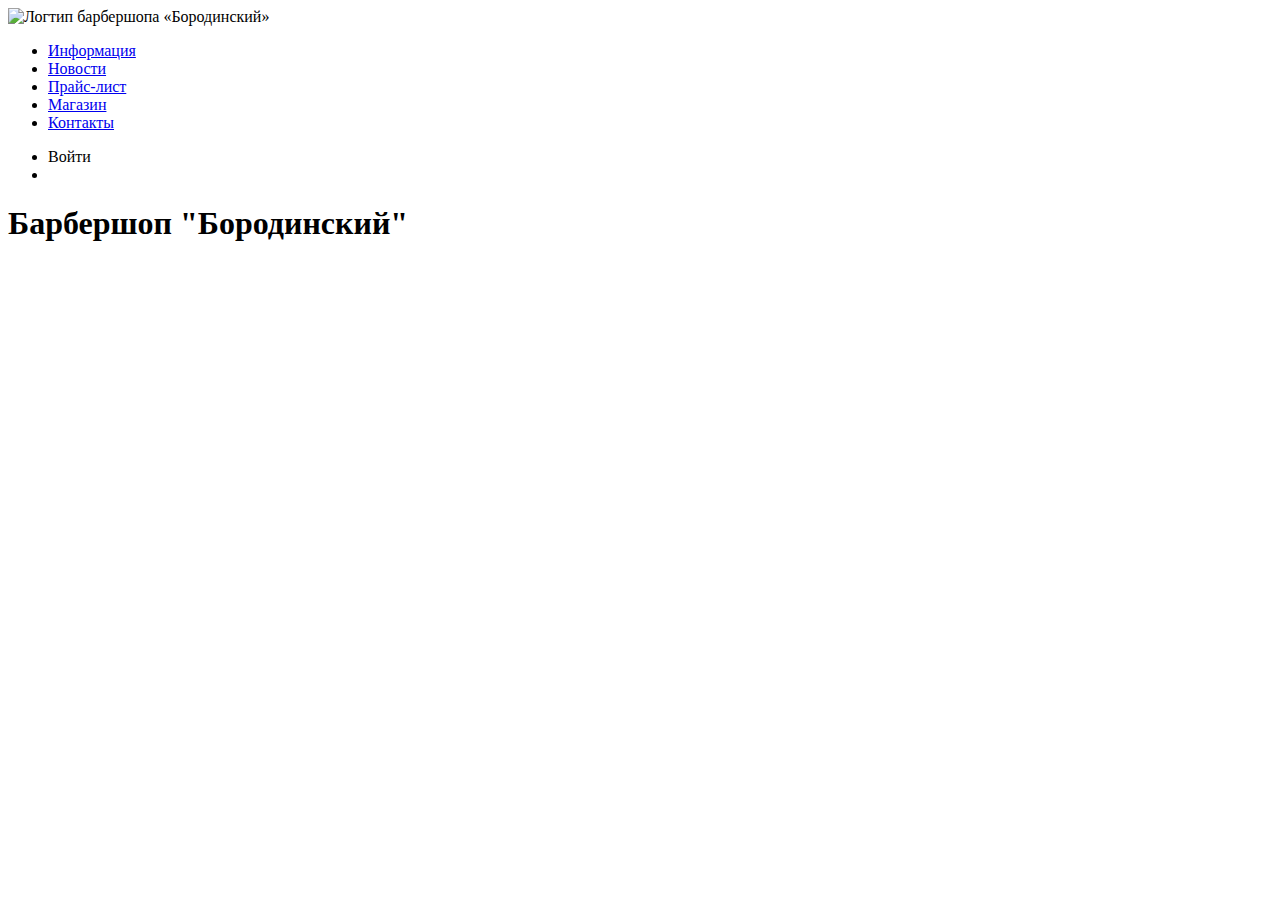
==== index.html @ b57419cd "Добавил шапку и начало главн. конт." ====
<!DOCTYPE html>
<html lang="ru">
  <head>
    <meta charset="utf-8">
    <title>HTML Academy: Барбершоп</title>
  </head>
  <body>
    <header class="main-header">
<nav class="main-navig">
  <a class="main-header-logo"><img src="img/index-logo.svg" width="368" height="153"
    alt="Логтип барбершопа «Бородинский»">
  </a>
<ul class="site-navig">
  <li><a href="info.html">Информация</a></li>
  <li><a href="news.html">Новости</a></li>
  <li><a href="price.html">Прайс-лист</a></li>
  <li><a href="shop.html">Магазин</a></li>
  <li><a href="contacts.html">Контакты</a></li>
</ul>
<ul class="user-navig">
  <li class="login.html">Войти<li>
</ul>
</nav>
    </header>
    <main class="container">
      <h1 class="visual-hidden">Барбершоп "Бородинский"<h1>
    </main>
  </body>
</html>
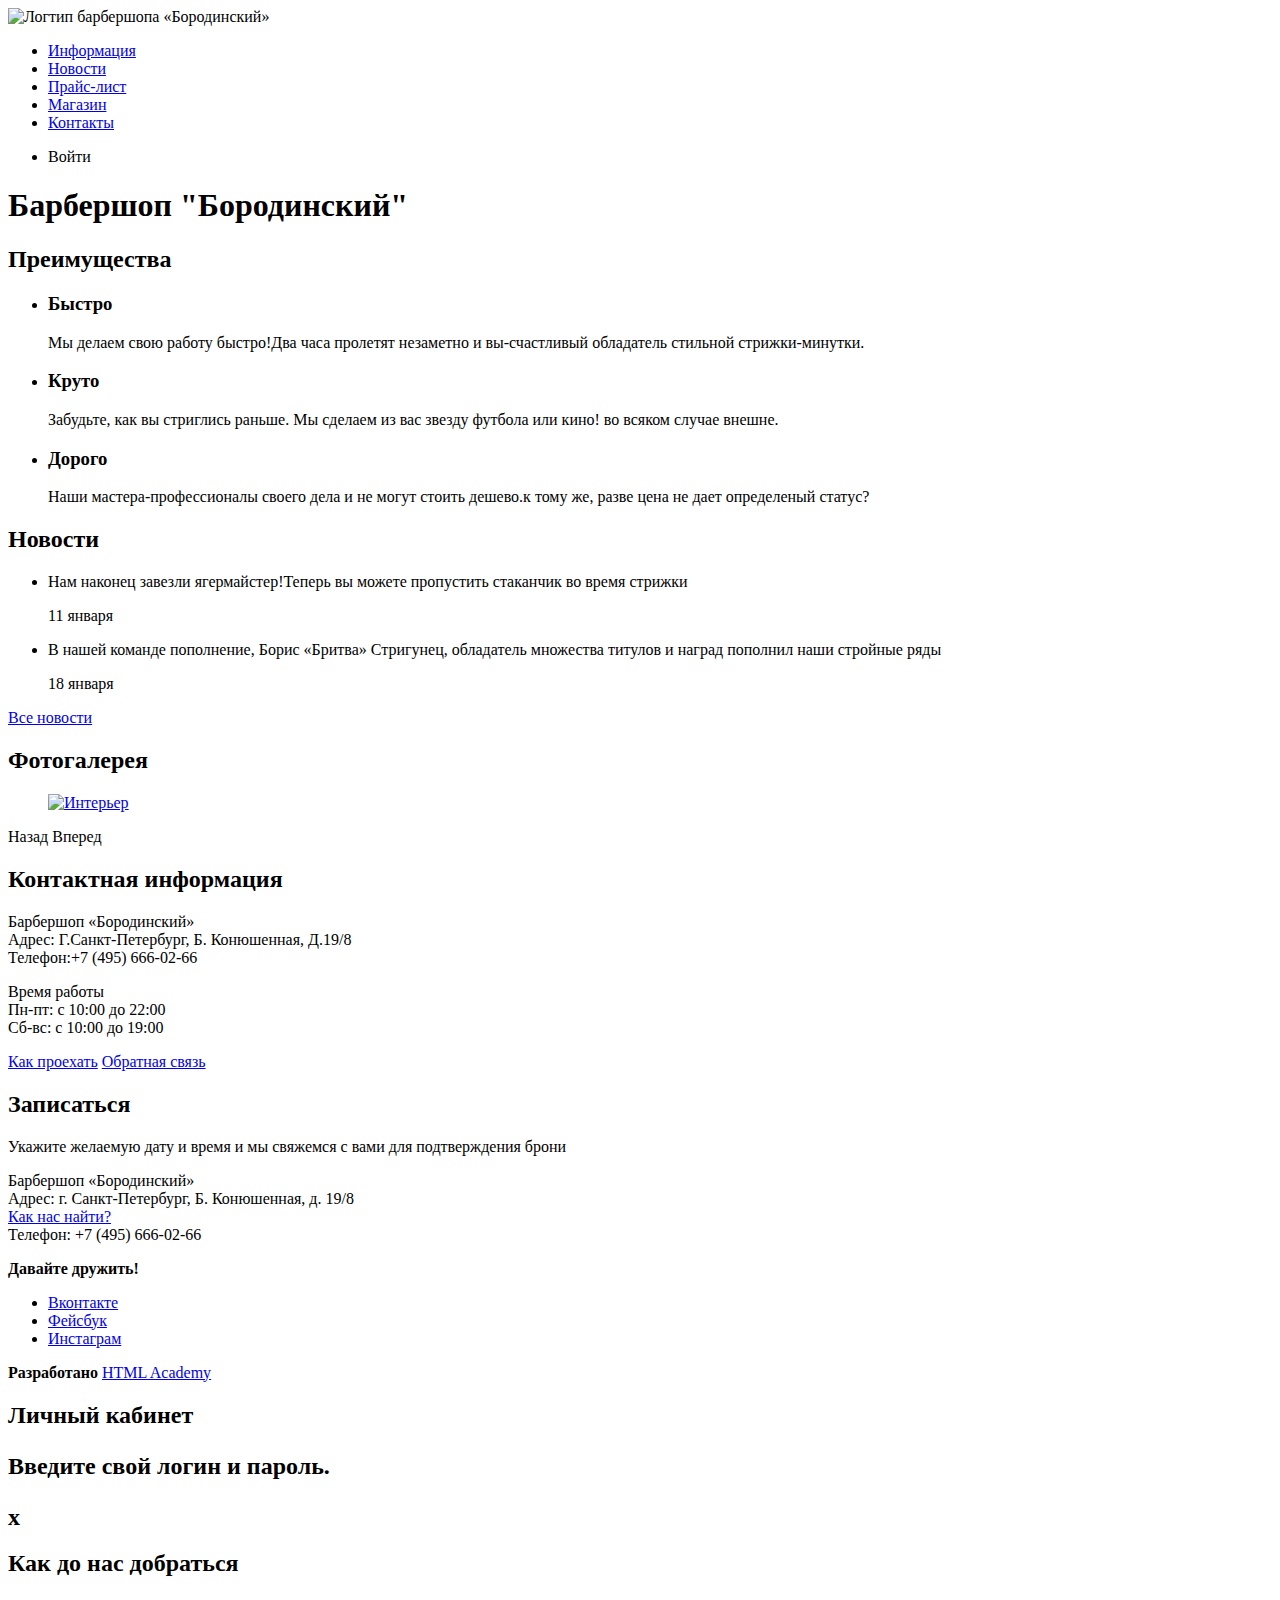
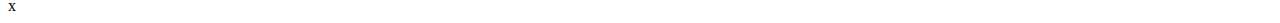
==== commit 6121c7bf: "Доделал главную страницу" ====
--- a/index.html
+++ b/index.html
@@ -18,12 +18,113 @@
   <li><a href="contacts.html">Контакты</a></li>
 </ul>
 <ul class="user-navig">
-  <li class="login.html">Войти<li>
+  <li class="login.html">Войти</li>
 </ul>
 </nav>
     </header>
     <main class="container">
-      <h1 class="visual-hidden">Барбершоп "Бородинский"<h1>
+      <h1 class="visual-hidden">Барбершоп "Бородинский"</h1>
+<section class="advantages">
+  <h2 class="visal-hidden">Преимущества</h2>
+  <ul class="advantages-list">
+    <li class="advantages-item">
+      <h3>Быстро</h3>
+      <p>Мы делаем свою работу быстро!Два часа пролетят
+        незаметно и вы-счастливый обладатель стильной
+        стрижки-минутки.</p>
+    </li>
+    <li class="advantages-item">
+      <h3>Круто</h3>
+      <p>Забудьте, как вы стриглись раньше.
+      Мы сделаем из вас звезду футбола или кино!
+    во всяком случае внешне.</p>
+    </li>
+    <li class="advantages-item">
+      <h3>Дорого</h3>
+      <p>Наши мастера-профессионалы своего дела
+      и не могут стоить дешево.к тому же, разве цена
+    не дает определеный статус?</p>
+    </li>
+  </ul>
+</section>
+<section class="news">
+  <h2>Новости</h2>
+  <ul class="news-list">
+  <li class="news-item"><p>Нам наконец завезли ягермайстер!Теперь вы можете
+  пропустить стаканчик во время стрижки</p>
+  <time datetime="2018-01-18">11 января</time>
+</li>
+  <li class="news-item"><p>В нашей команде пополнение, Борис «Бритва»
+    Стригунец, обладатель множества титулов и наград пополнил наши стройные
+    ряды</p>
+  <time datetime="2018-01-18">18 января</time>
+</li>
+</ul>
+<a class="button" href="news.html">Все новости</a>
+</section>
+<section class="photo-gallery">
+<h2>Фотогалерея</h2>
+<figure class="gallery-content">
+     <a href="#"><img src="img/studio.jpg"
+       width="286" height="164" alt="Интерьер"></a>
+       </figure>
+       <span class="button gallery-button gallery-button-back">Назад</span>
+       <span class="button gallery-button gallery-button-forward">Вперед</span>
+</section>
+<section class="contacts">
+  <h2>Контактная информация</h2>
+  <p>
+    Барбершоп «Бородинский»<br>
+    Адрес: Г.Санкт-Петербург, Б. Конюшенная, Д.19/8<br>
+    Телефон:+7 (495) 666-02-66<br>
+      </p>
+      <p>
+        Время работы<br>
+        Пн-пт: с 10:00 до 22:00<br>
+        Сб-вс: с 10:00 до 19:00<br>
+      </p>
+      <a class="button" href="map.html">Как проехать</a>
+      <a class="button" href="contacts.html">Обратная связь</a>
+</section>
+<section class="appointment">
+  <h2>Записаться</h2>
+  <p class="appointment-info">
+    Укажите желаемую дату и время и мы свяжемся с вами для подтверждения
+    брони
+  </p>
+  <!-- здесь будет форма для записи на прием-->
+</section>
     </main>
+    <footer class="main-footer">
+      <p class="footer-cotacts">
+        Барбершоп «Бородинский»<br>
+        Адрес: г. Санкт-Петербург, Б. Конюшенная, д. 19/8<br>
+        <a href="map.html">Как нас найти?</a><br>
+        Телефон: +7 (495) 666-02-66
+      </p>
+      <div class="social-footer">
+        <b>Давайте дружить!</b>
+        <ul class="social-list">
+          <li><a class="social-button" href="#">Вконтакте</a></li>
+            <li><a class="social-button" href="#">Фейсбук</a></li>
+            <li><a class="social-button" href="#">Инстаграм</a></li>
+          </ul>
+        </div>
+        <p class="footer-copyright">
+          <b>Разработано</b>
+          <a class="button" href="https://htmlacademy.ru">HTML Academy</a>
+        </p>
+    </footer>
+    <section class="modal modal-login">
+      <h2>Личный кабинет<h2>
+        <p>Введите свой логин и пароль.</p>
+      <!-- Здесь будет форма -->
+      <span class="modal-close">x</span>
+    </section>
+
+    <section class="modal modal-map">
+      <h2 class="visually-hidden">Как до нас добраться</h2>
+      <span class="modal-close">x</span>
+    </section>
   </body>
 </html>
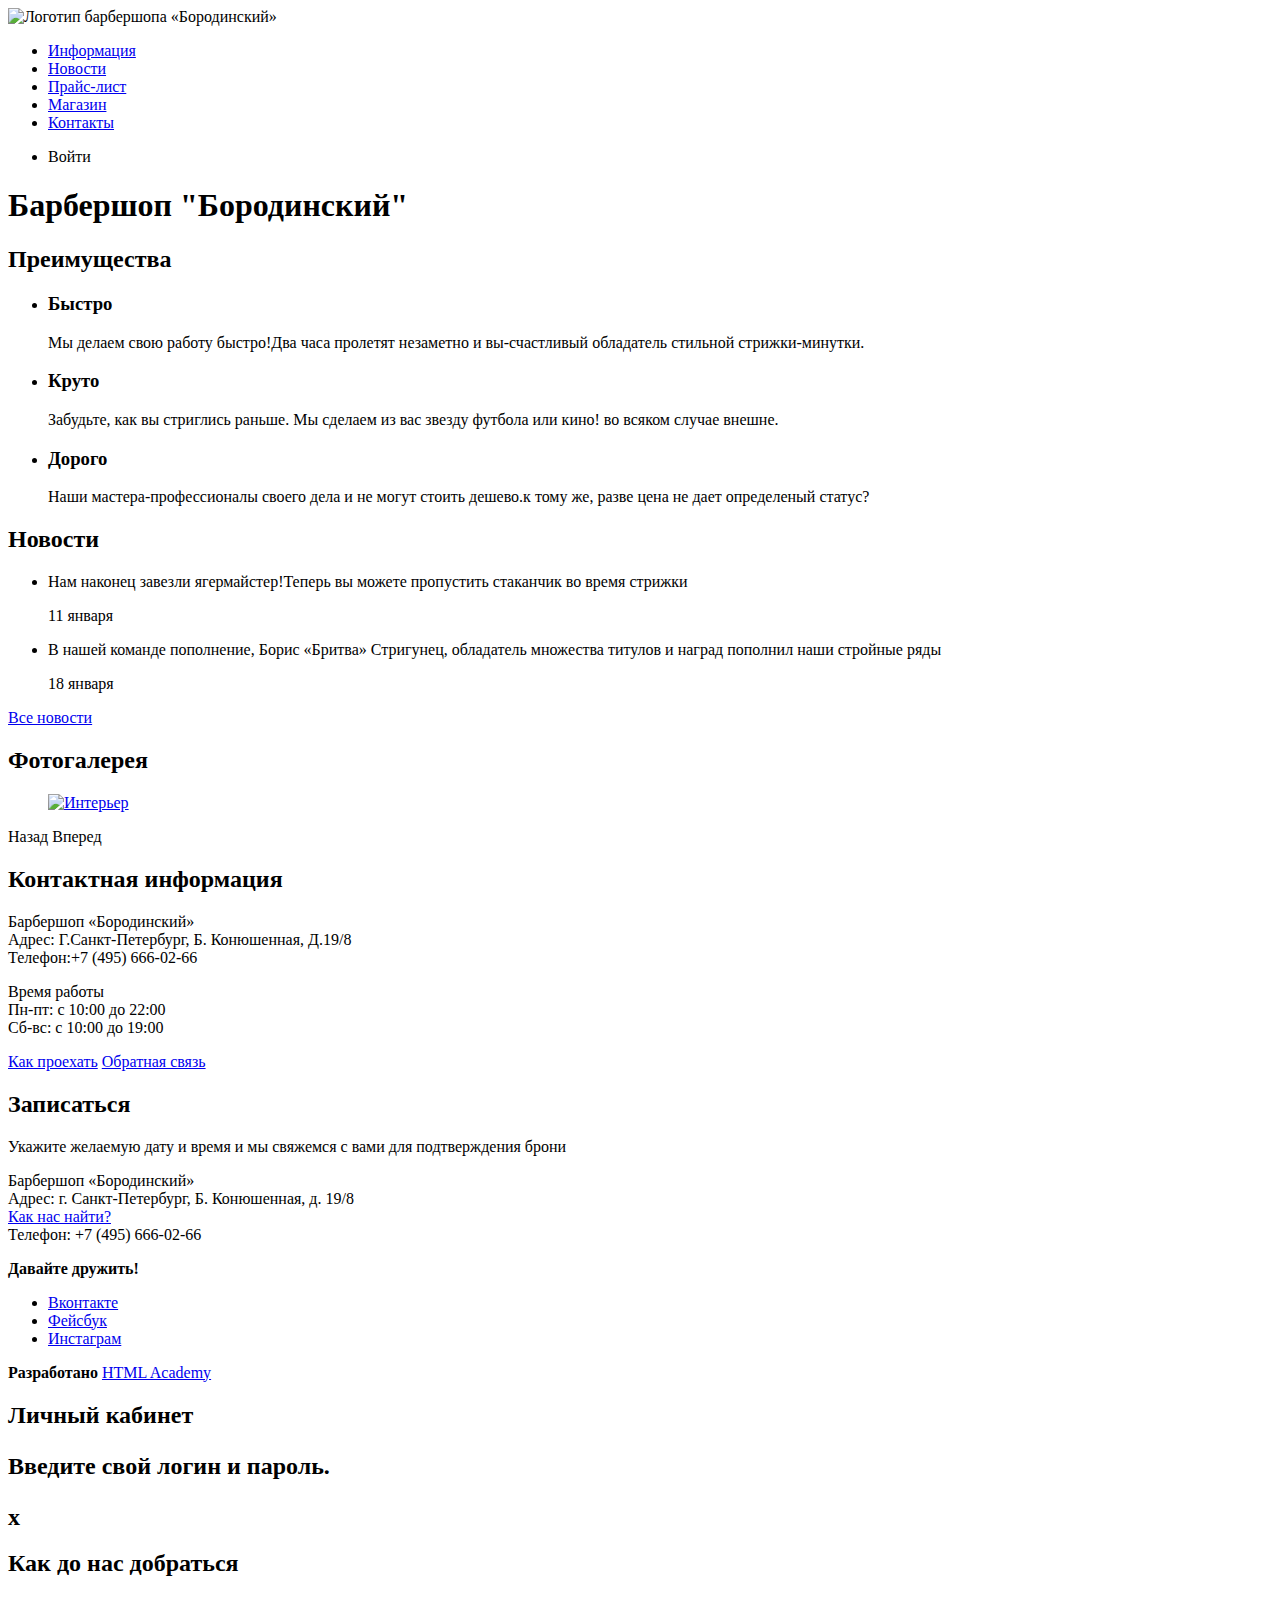
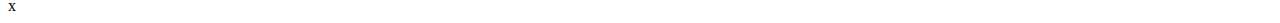
==== commit a3a6c853: "Работа с названием. Изменил ковычки" ====
--- a/index.html
+++ b/index.html
@@ -8,13 +8,13 @@
     <header class="main-header">
 <nav class="main-navig">
   <a class="main-header-logo"><img src="img/index-logo.svg" width="368" height="153"
-    alt="Логтип барбершопа «Бородинский»">
+    alt="Логотип барбершопа «Бородинский»">
   </a>
 <ul class="site-navig">
   <li><a href="info.html">Информация</a></li>
   <li><a href="news.html">Новости</a></li>
   <li><a href="price.html">Прайс-лист</a></li>
-  <li><a href="shop.html">Магазин</a></li>
+  <li><a href="catalog.html">Магазин</a></li>
   <li><a href="contacts.html">Контакты</a></li>
 </ul>
 <ul class="user-navig">
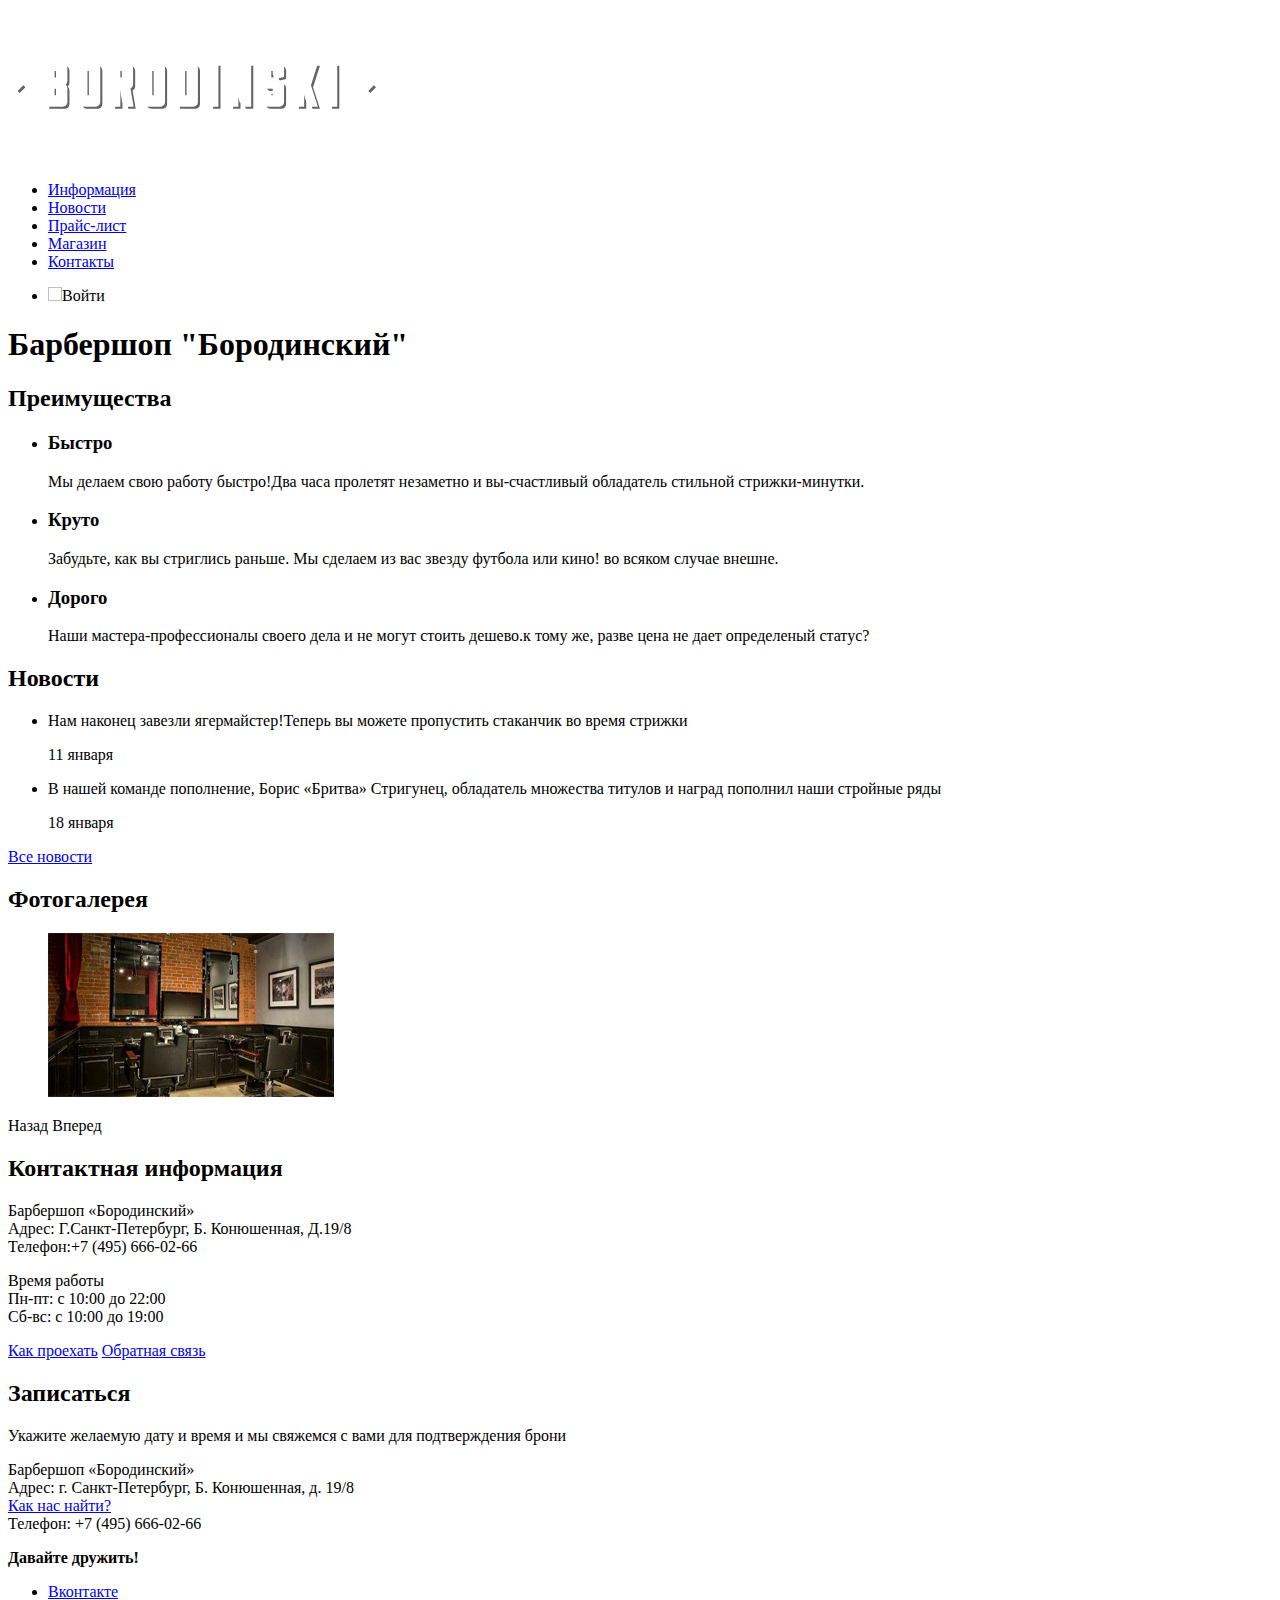
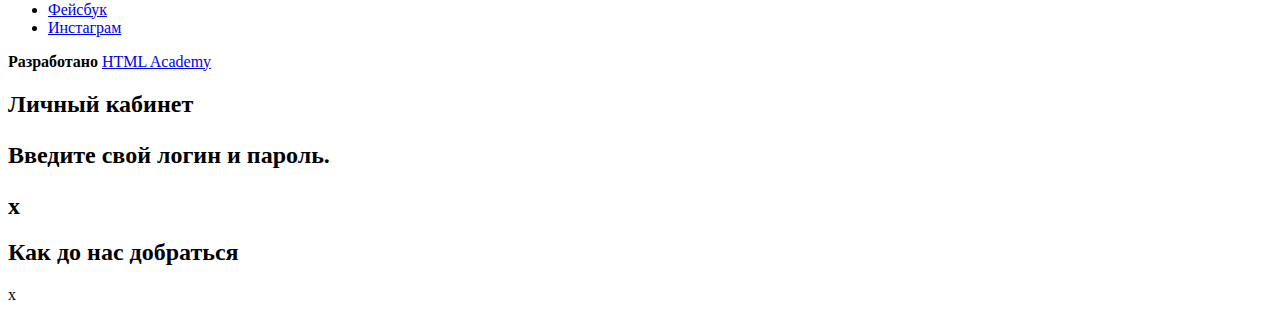
==== commit 83e185e8: "Нарезка графики" ====
--- a/index.html
+++ b/index.html
@@ -6,110 +6,134 @@
   </head>
   <body>
     <header class="main-header">
-<nav class="main-navig">
-  <a class="main-header-logo"><img src="img/index-logo.svg" width="368" height="153"
-    alt="Логотип барбершопа «Бородинский»">
-  </a>
-<ul class="site-navig">
-  <li><a href="info.html">Информация</a></li>
-  <li><a href="news.html">Новости</a></li>
-  <li><a href="price.html">Прайс-лист</a></li>
-  <li><a href="catalog.html">Магазин</a></li>
-  <li><a href="contacts.html">Контакты</a></li>
-</ul>
-<ul class="user-navig">
-  <li class="login.html">Войти</li>
-</ul>
-</nav>
+      <nav class="main-navig">
+        <a class="main-header-logo">
+          <img src="img/index-logo.svg" width="368" height="153" alt="Логотип барбершопа «Бородинский»">
+        </a>
+        <ul class="site-navig">
+          <li><a href="info.html">Информация</a></li>
+          <li><a href="news.html">Новости</a></li>
+          <li><a href="price.html">Прайс-лист</a></li>
+          <li><a href="catalog.html">Магазин</a></li>
+          <li><a href="contacts.html">Контакты</a></li>
+        </ul>
+        <ul class="user-navig">
+          <li class="login.html">
+            <img href="img/login.svg" width="14" height="14">Войти
+          </li>
+        </ul>
+      </nav>
     </header>
     <main class="container">
       <h1 class="visual-hidden">Барбершоп "Бородинский"</h1>
-<section class="advantages">
-  <h2 class="visal-hidden">Преимущества</h2>
-  <ul class="advantages-list">
-    <li class="advantages-item">
-      <h3>Быстро</h3>
-      <p>Мы делаем свою работу быстро!Два часа пролетят
-        незаметно и вы-счастливый обладатель стильной
-        стрижки-минутки.</p>
-    </li>
-    <li class="advantages-item">
-      <h3>Круто</h3>
-      <p>Забудьте, как вы стриглись раньше.
-      Мы сделаем из вас звезду футбола или кино!
-    во всяком случае внешне.</p>
-    </li>
-    <li class="advantages-item">
-      <h3>Дорого</h3>
-      <p>Наши мастера-профессионалы своего дела
-      и не могут стоить дешево.к тому же, разве цена
-    не дает определеный статус?</p>
-    </li>
-  </ul>
-</section>
-<section class="news">
-  <h2>Новости</h2>
-  <ul class="news-list">
-  <li class="news-item"><p>Нам наконец завезли ягермайстер!Теперь вы можете
-  пропустить стаканчик во время стрижки</p>
-  <time datetime="2018-01-18">11 января</time>
-</li>
-  <li class="news-item"><p>В нашей команде пополнение, Борис «Бритва»
-    Стригунец, обладатель множества титулов и наград пополнил наши стройные
-    ряды</p>
-  <time datetime="2018-01-18">18 января</time>
-</li>
-</ul>
-<a class="button" href="news.html">Все новости</a>
-</section>
-<section class="photo-gallery">
-<h2>Фотогалерея</h2>
-<figure class="gallery-content">
-     <a href="#"><img src="img/studio.jpg"
-       width="286" height="164" alt="Интерьер"></a>
-       </figure>
-       <span class="button gallery-button gallery-button-back">Назад</span>
-       <span class="button gallery-button gallery-button-forward">Вперед</span>
-</section>
-<section class="contacts">
-  <h2>Контактная информация</h2>
-  <p>
-    Барбершоп «Бородинский»<br>
-    Адрес: Г.Санкт-Петербург, Б. Конюшенная, Д.19/8<br>
-    Телефон:+7 (495) 666-02-66<br>
-      </p>
-      <p>
-        Время работы<br>
-        Пн-пт: с 10:00 до 22:00<br>
-        Сб-вс: с 10:00 до 19:00<br>
-      </p>
-      <a class="button" href="map.html">Как проехать</a>
-      <a class="button" href="contacts.html">Обратная связь</a>
-</section>
-<section class="appointment">
-  <h2>Записаться</h2>
-  <p class="appointment-info">
-    Укажите желаемую дату и время и мы свяжемся с вами для подтверждения
-    брони
-  </p>
-  <!-- здесь будет форма для записи на прием-->
-</section>
+      <section class="advantages">
+        <h2 class="visal-hidden">Преимущества</h2>
+        <ul class="advantages-list">
+          <li class="advantages-item">
+            <h3>Быстро</h3>
+            <p>
+              Мы делаем свою работу быстро!Два часа пролетят
+              незаметно и вы-счастливый обладатель стильной
+              стрижки-минутки.
+            </p>
+          </li>
+          <li class="advantages-item">
+            <h3>Круто</h3>
+            <p>
+              Забудьте, как вы стриглись раньше.
+              Мы сделаем из вас звезду футбола или кино!
+              во всяком случае внешне.
+            </p>
+          </li>
+          <li class="advantages-item">
+            <h3>Дорого</h3>
+            <p>
+              Наши мастера-профессионалы своего дела
+              и не могут стоить дешево.к тому же, разве цена
+              не дает определеный статус?
+            </p>
+          </li>
+        </ul>
+      </section>
+      <section class="news">
+        <h2>Новости</h2>
+        <ul class="news-list">
+          <li class="news-item">
+            <p>
+              Нам наконец завезли ягермайстер!Теперь вы можете
+              пропустить стаканчик во время стрижки
+            </p>
+            <time datetime="2018-01-18">11 января</time>
+          </li>
+          <li class="news-item">
+            <p>
+              В нашей команде пополнение, Борис «Бритва»
+              Стригунец, обладатель множества титулов и наград пополнил наши стройные
+              ряды
+            </p>
+            <time datetime="2018-01-18">18 января</time>
+          </li>
+        </ul>
+        <a class="button" href="news.html">Все новости</a>
+      </section>
+      <section class="photo-gallery">
+        <h2>Фотогалерея</h2>
+        <figure class="gallery-content">
+          <a href="#">
+            <img src="img/studio.jpg" width="286" height="164" alt="Интерьер">
+          </a>
+        </figure>
+        <span class="button gallery-button gallery-button-back">Назад</span>
+        <span class="button gallery-button gallery-button-forward">Вперед</span>
+      </section>
+      <section class="contacts">
+        <h2>Контактная информация</h2>
+        <p>
+          Барбершоп «Бородинский»
+          <br>
+          Адрес: Г.Санкт-Петербург, Б. Конюшенная, Д.19/8
+          <br>
+          Телефон:+7 (495) 666-02-66
+          <br>
+        </p>
+        <p>
+          Время работы
+          <br>
+          Пн-пт: с 10:00 до 22:00
+          <br>
+          Сб-вс: с 10:00 до 19:00
+          <br>
+        </p>
+        <a class="button" href="map.html">Как проехать</a>
+        <a class="button" href="contacts.html">Обратная связь</a>
+      </section>
+      <section class="appointment">
+        <h2>Записаться</h2>
+        <p class="appointment-info">
+          Укажите желаемую дату и время и мы свяжемся с вами для подтверждения
+          брони
+        </p>
+        <!-- здесь будет форма для записи на прием-->
+      </section>
     </main>
     <footer class="main-footer">
       <p class="footer-cotacts">
-        Барбершоп «Бородинский»<br>
-        Адрес: г. Санкт-Петербург, Б. Конюшенная, д. 19/8<br>
-        <a href="map.html">Как нас найти?</a><br>
+        Барбершоп «Бородинский»
+        <br>
+        Адрес: г. Санкт-Петербург, Б. Конюшенная, д. 19/8
+        <br>
+        <a href="map.html">Как нас найти?</a>
+        <br>
         Телефон: +7 (495) 666-02-66
       </p>
       <div class="social-footer">
         <b>Давайте дружить!</b>
         <ul class="social-list">
           <li><a class="social-button" href="#">Вконтакте</a></li>
-            <li><a class="social-button" href="#">Фейсбук</a></li>
-            <li><a class="social-button" href="#">Инстаграм</a></li>
-          </ul>
-        </div>
+          <li><a class="social-button" href="#">Фейсбук</a></li>
+          <li><a class="social-button" href="#">Инстаграм</a></li>
+        </ul>
+      </div>
         <p class="footer-copyright">
           <b>Разработано</b>
           <a class="button" href="https://htmlacademy.ru">HTML Academy</a>
@@ -117,14 +141,14 @@
     </footer>
     <section class="modal modal-login">
       <h2>Личный кабинет<h2>
-        <p>Введите свой логин и пароль.</p>
+      <p>Введите свой логин и пароль.</p>
       <!-- Здесь будет форма -->
       <span class="modal-close">x</span>
     </section>
-
     <section class="modal modal-map">
       <h2 class="visually-hidden">Как до нас добраться</h2>
       <span class="modal-close">x</span>
     </section>
+
   </body>
 </html>
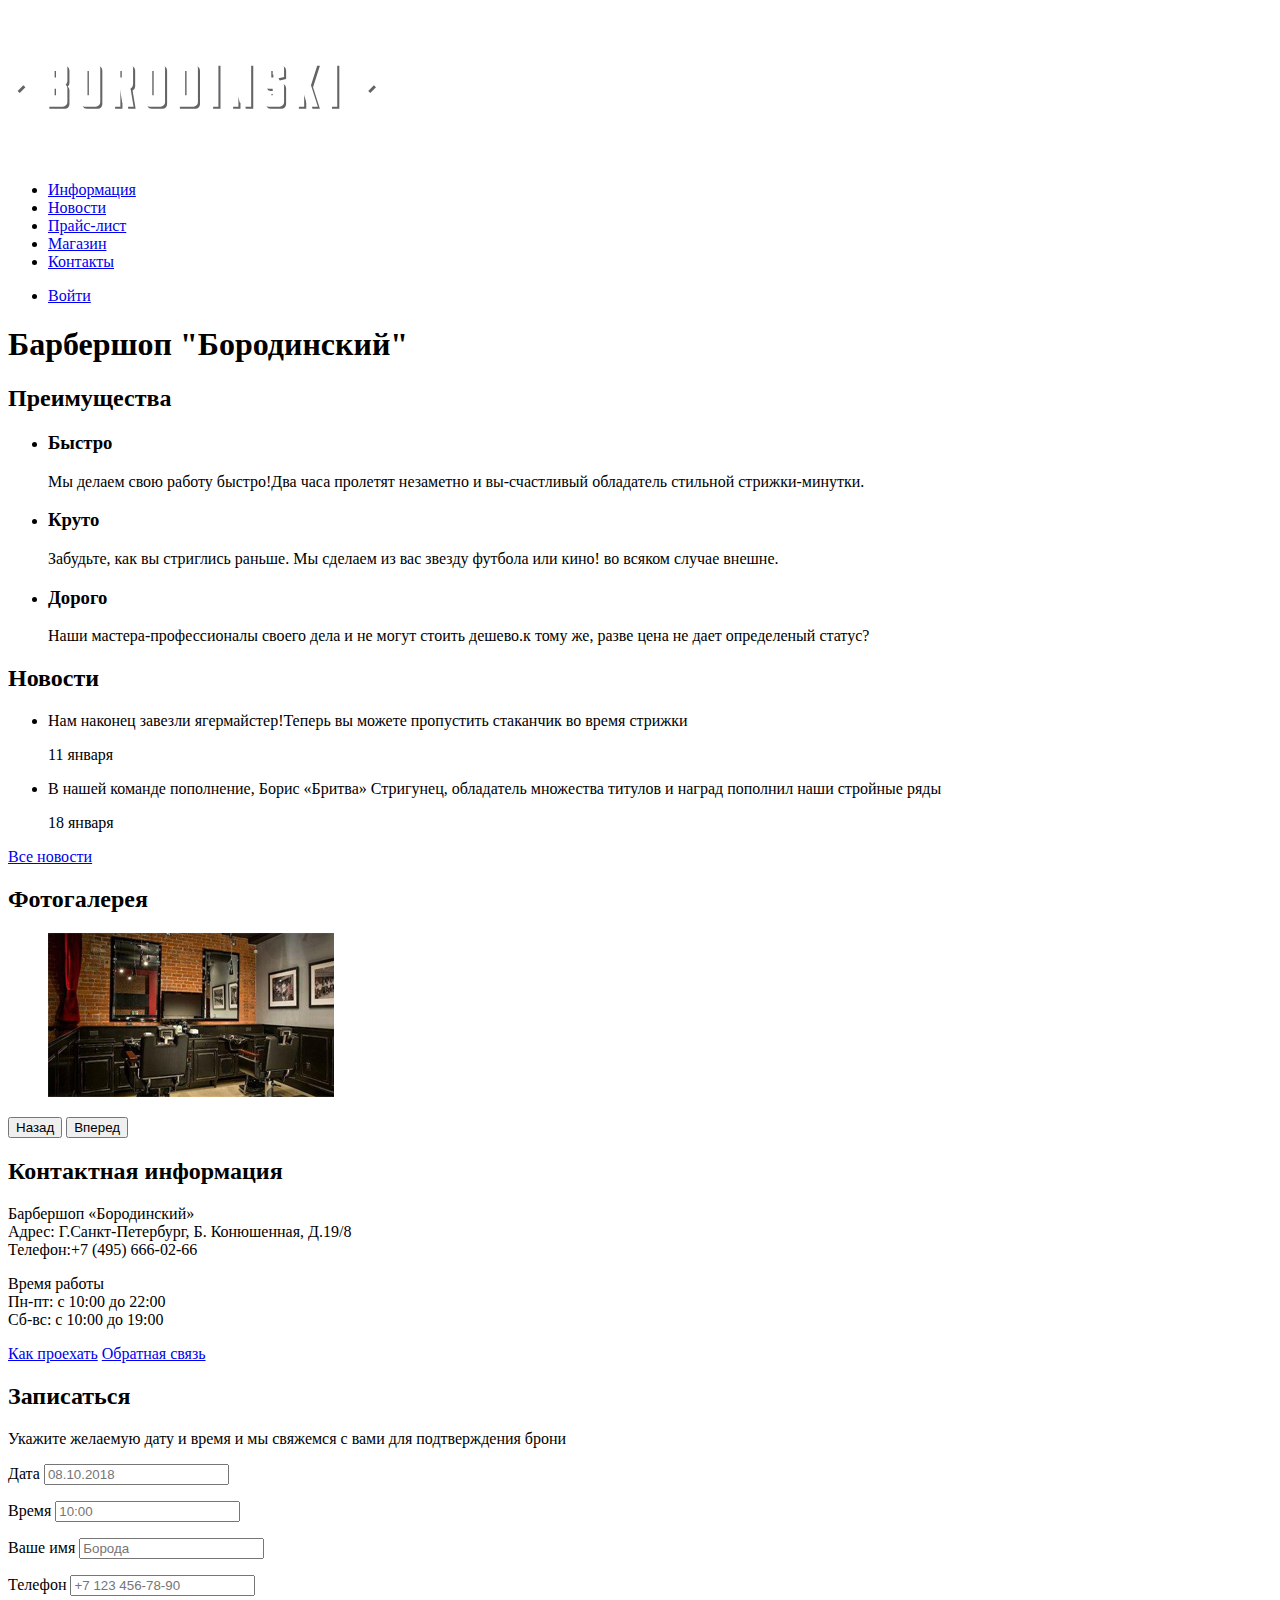
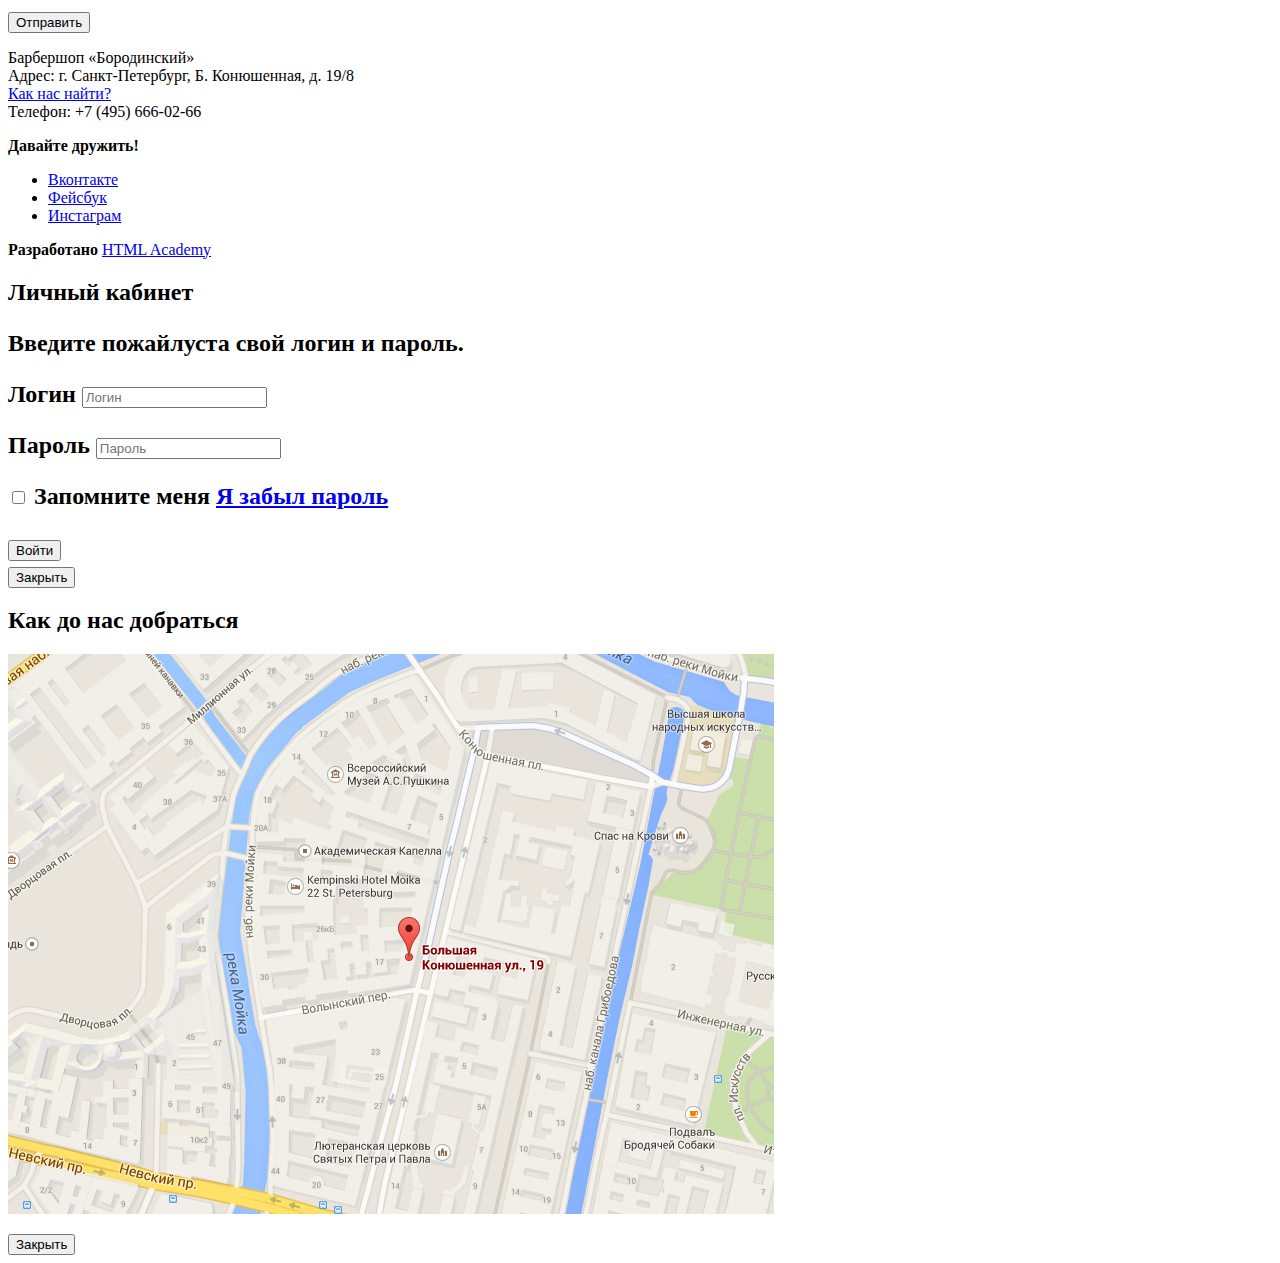
==== commit 6020e725: "Доступная разметка страницы" ====
--- a/index.html
+++ b/index.html
@@ -18,8 +18,8 @@
           <li><a href="contacts.html">Контакты</a></li>
         </ul>
         <ul class="user-navig">
-          <li class="login.html">
-            <img href="img/login.svg" width="14" height="14">Войти
+          <li>
+            <a class="login-link" href="login.html">Войти</a>
           </li>
         </ul>
       </nav>
@@ -83,8 +83,8 @@
             <img src="img/studio.jpg" width="286" height="164" alt="Интерьер">
           </a>
         </figure>
-        <span class="button gallery-button gallery-button-back">Назад</span>
-        <span class="button gallery-button gallery-button-forward">Вперед</span>
+        <button class="button gallery-button gallery-button-back" type="button">Назад</button>
+        <button class="button gallery-button gallery-button-forward" type="button">Вперед</button>
       </section>
       <section class="contacts">
         <h2>Контактная информация</h2>
@@ -113,7 +113,21 @@
           Укажите желаемую дату и время и мы свяжемся с вами для подтверждения
           брони
         </p>
-        <!-- здесь будет форма для записи на прием-->
+        <form class="appointment-form" action="<https://echo.htmlacademy.ru" method="post">
+          <p class="appointment-item"><label for="appointment-date"> Дата </label>
+            <input type="text" name="date" placeholder="08.10.2018" id="appointment-date">
+          </p>
+          <p class="appointment-item"><label for="appointment-time"> Время </label>
+            <input type="text" name="time" placeholder="10:00" id="appointment-time">
+          </p>
+          <p class="appointment-item"><label for="appointment-name"> Ваше имя </label>
+            <input type="text" name="name" placeholder="Борода" id="appointment-name">
+          </p>
+          <p class="appointment-item"><label for="appointment-tel"> Телефон </label>
+            <input type="tel" name="tel" placeholder="+7 123 456-78-90" id="appointment-tel">
+          </p>
+          <button type="submit" class="button">Отправить</button>
+        </form>
       </section>
     </main>
     <footer class="main-footer">
@@ -141,14 +155,32 @@
     </footer>
     <section class="modal modal-login">
       <h2>Личный кабинет<h2>
-      <p>Введите свой логин и пароль.</p>
-      <!-- Здесь будет форма -->
-      <span class="modal-close">x</span>
+      <p>Введите пожайлуста свой логин и пароль.</p>
+      <form class="login-form" action="https://htmlacademy.ru" method="post">
+        <p>
+          <label for="user-login" class="visually-hidden">Логин</label>
+          <input type="text" class="login-icon-user" name="login" placeholder="Логин" id="user-login">
+        </p>
+        <p>
+          <label for="user-password" class="visually-hidden">Пароль</label>
+          <input type="password" class="login-icon-password" name="password" placeholder="Пароль" id="user-password">
+        </p>
+        <p class="login-password-info">
+          <input type="checkbox" name="remember" id="password-restore">
+          <label class="password-restore" for="password-restore">Запомните меня</label>
+          <a class="restore" href="#">Я забыл пароль</a>
+        </p>
+        <button type="submit" class="button">Войти</button>
+      </form>
+      <button class="modal-close" type="button">Закрыть</button>
     </section>
     <section class="modal modal-map">
       <h2 class="visually-hidden">Как до нас добраться</h2>
-      <span class="modal-close">x</span>
+      <p>
+        <img src="img/map.jpg" alt="Барбершоп находится по адресу ул. Большая Конюшенная 19/8, Санкт-Петербург"
+          width="766" height="560">
+      </p>
+      <button class="modal-close">Закрыть</button>
     </section>
-
   </body>
 </html>
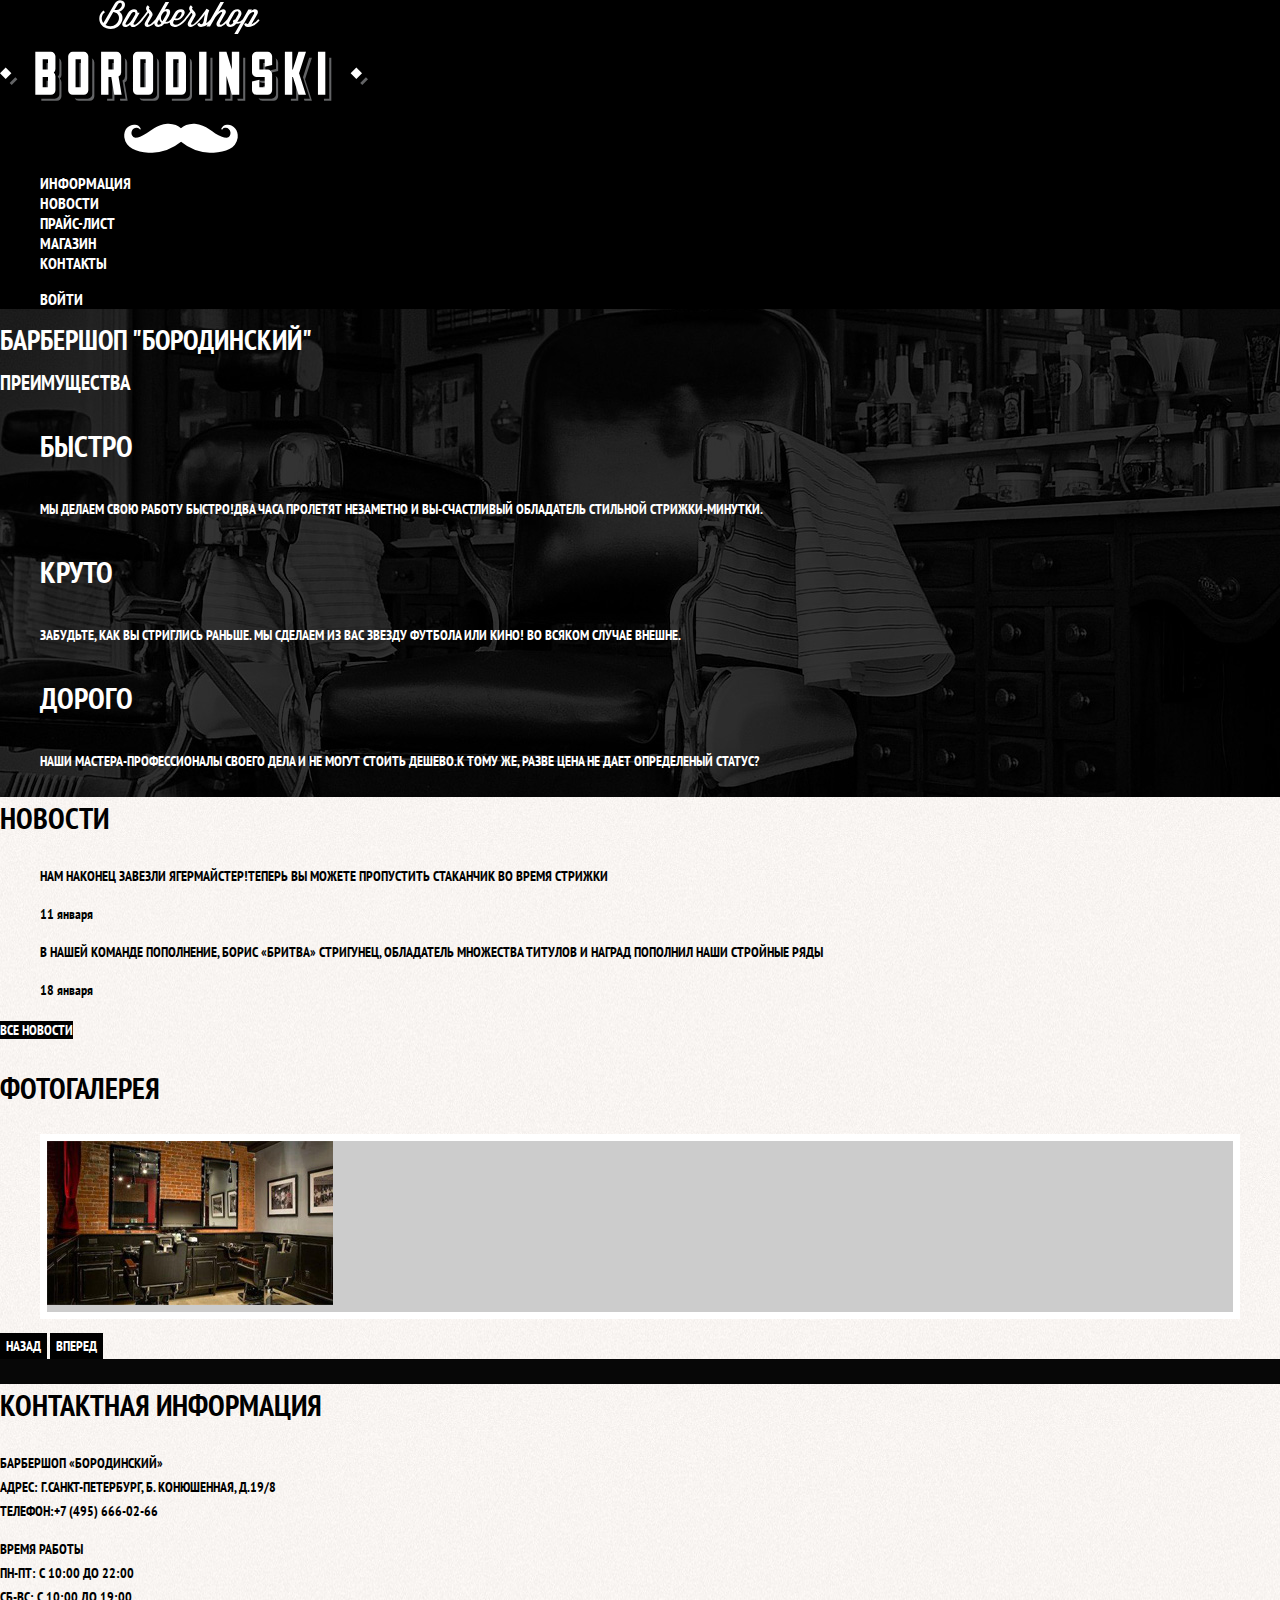
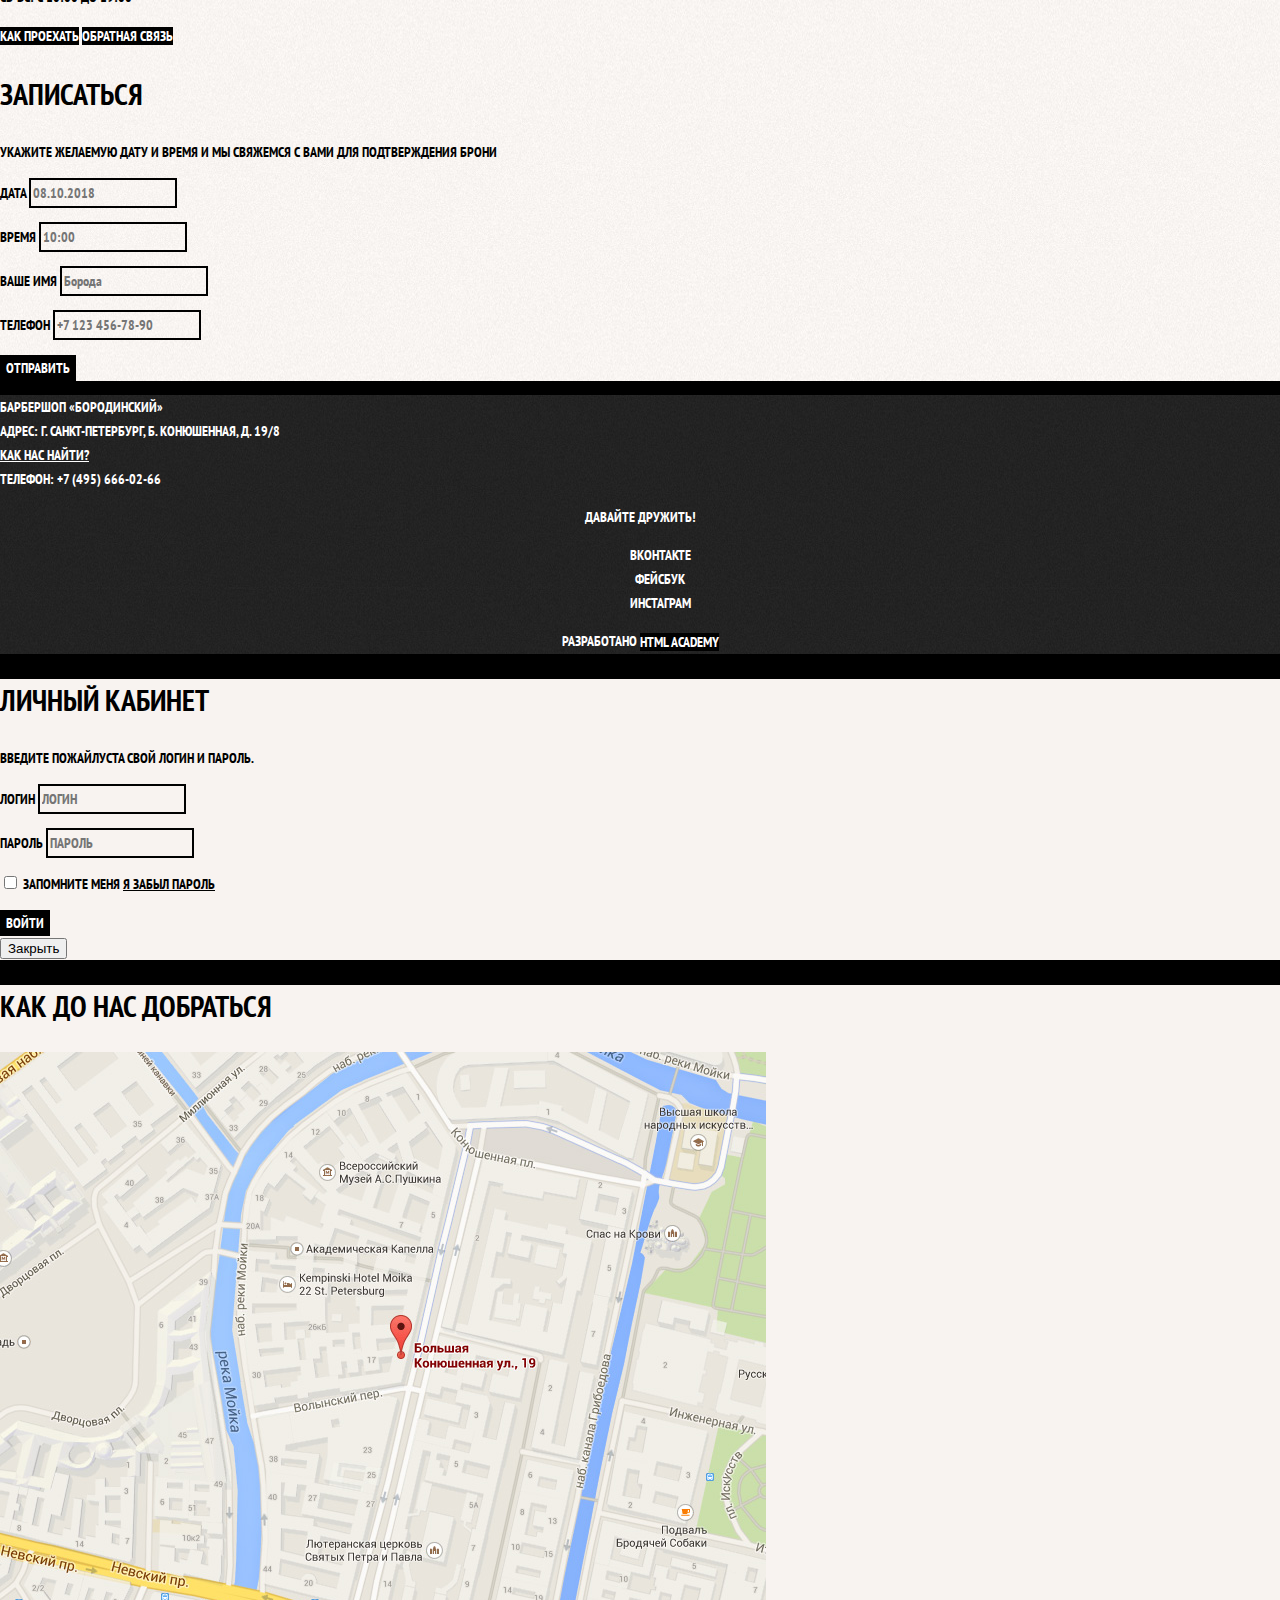
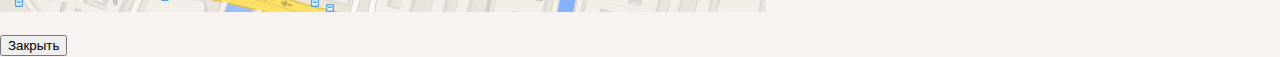
==== commit 61d8b263: "Стилизация" ====
--- a/index.html
+++ b/index.html
@@ -3,6 +3,9 @@
   <head>
     <meta charset="utf-8">
     <title>HTML Academy: Барбершоп</title>
+    <link href="https://fonts.googleapis.com/css?family=PT+Sans+Narrow:400,700&amp;subset=cyrillic" rel="stylesheet">
+    <link href="css/normalize.css" rel="stylesheet">
+    <link href="css/style.css" rel="stylesheet">
   </head>
   <body>
     <header class="main-header">
@@ -55,80 +58,84 @@
           </li>
         </ul>
       </section>
-      <section class="news">
-        <h2>Новости</h2>
-        <ul class="news-list">
-          <li class="news-item">
-            <p>
-              Нам наконец завезли ягермайстер!Теперь вы можете
-              пропустить стаканчик во время стрижки
+      <div class="index-columns">
+        <section class="news">
+          <h2>Новости</h2>
+          <ul class="news-list">
+            <li class="news-item">
+              <p>
+                Нам наконец завезли ягермайстер!Теперь вы можете
+                пропустить стаканчик во время стрижки
+              </p>
+              <time datetime="2018-01-18">11 января</time>
+            </li>
+            <li class="news-item">
+              <p>
+                В нашей команде пополнение, Борис «Бритва»
+                Стригунец, обладатель множества титулов и наград пополнил наши стройные
+                ряды
+              </p>
+              <time datetime="2018-01-18">18 января</time>
+            </li>
+          </ul>
+          <a class="button" href="news.html">Все новости</a>
+        </section>
+        <section class="photo-gallery">
+          <h2>Фотогалерея</h2>
+          <figure class="gallery-content">
+            <a href="#">
+              <img src="img/studio.jpg" width="286" height="164" alt="Интерьер">
+            </a>
+          </figure>
+          <button class="button gallery-button gallery-button-back" type="button">Назад</button>
+          <button class="button gallery-button gallery-button-forward" type="button">Вперед</button>
+        </section>
+      </div>
+      <div class="index-columns">
+        <section class="contacts">
+          <h2>Контактная информация</h2>
+          <p>
+            Барбершоп «Бородинский»
+            <br>
+            Адрес: Г.Санкт-Петербург, Б. Конюшенная, Д.19/8
+            <br>
+            Телефон:+7 (495) 666-02-66
+            <br>
+          </p>
+          <p>
+            Время работы
+            <br>
+            Пн-пт: с 10:00 до 22:00
+            <br>
+            Сб-вс: с 10:00 до 19:00
+            <br>
+          </p>
+          <a class="button" href="map.html">Как проехать</a>
+          <a class="button" href="contacts.html">Обратная связь</a>
+        </section>
+        <section class="appointment">
+          <h2>Записаться</h2>
+          <p class="appointment-info">
+            Укажите желаемую дату и время и мы свяжемся с вами для подтверждения
+            брони
+          </p>
+          <form class="appointment-form" action="<https://echo.htmlacademy.ru" method="post">
+            <p class="appointment-item"><label for="appointment-date"> Дата </label>
+              <input type="text" name="date" placeholder="08.10.2018" id="appointment-date">
             </p>
-            <time datetime="2018-01-18">11 января</time>
-          </li>
-          <li class="news-item">
-            <p>
-              В нашей команде пополнение, Борис «Бритва»
-              Стригунец, обладатель множества титулов и наград пополнил наши стройные
-              ряды
+            <p class="appointment-item"><label for="appointment-time"> Время </label>
+              <input type="text" name="time" placeholder="10:00" id="appointment-time">
             </p>
-            <time datetime="2018-01-18">18 января</time>
-          </li>
-        </ul>
-        <a class="button" href="news.html">Все новости</a>
-      </section>
-      <section class="photo-gallery">
-        <h2>Фотогалерея</h2>
-        <figure class="gallery-content">
-          <a href="#">
-            <img src="img/studio.jpg" width="286" height="164" alt="Интерьер">
-          </a>
-        </figure>
-        <button class="button gallery-button gallery-button-back" type="button">Назад</button>
-        <button class="button gallery-button gallery-button-forward" type="button">Вперед</button>
-      </section>
-      <section class="contacts">
-        <h2>Контактная информация</h2>
-        <p>
-          Барбершоп «Бородинский»
-          <br>
-          Адрес: Г.Санкт-Петербург, Б. Конюшенная, Д.19/8
-          <br>
-          Телефон:+7 (495) 666-02-66
-          <br>
-        </p>
-        <p>
-          Время работы
-          <br>
-          Пн-пт: с 10:00 до 22:00
-          <br>
-          Сб-вс: с 10:00 до 19:00
-          <br>
-        </p>
-        <a class="button" href="map.html">Как проехать</a>
-        <a class="button" href="contacts.html">Обратная связь</a>
-      </section>
-      <section class="appointment">
-        <h2>Записаться</h2>
-        <p class="appointment-info">
-          Укажите желаемую дату и время и мы свяжемся с вами для подтверждения
-          брони
-        </p>
-        <form class="appointment-form" action="<https://echo.htmlacademy.ru" method="post">
-          <p class="appointment-item"><label for="appointment-date"> Дата </label>
-            <input type="text" name="date" placeholder="08.10.2018" id="appointment-date">
-          </p>
-          <p class="appointment-item"><label for="appointment-time"> Время </label>
-            <input type="text" name="time" placeholder="10:00" id="appointment-time">
-          </p>
-          <p class="appointment-item"><label for="appointment-name"> Ваше имя </label>
-            <input type="text" name="name" placeholder="Борода" id="appointment-name">
-          </p>
-          <p class="appointment-item"><label for="appointment-tel"> Телефон </label>
-            <input type="tel" name="tel" placeholder="+7 123 456-78-90" id="appointment-tel">
-          </p>
-          <button type="submit" class="button">Отправить</button>
-        </form>
-      </section>
+            <p class="appointment-item"><label for="appointment-name"> Ваше имя </label>
+              <input type="text" name="name" placeholder="Борода" id="appointment-name">
+            </p>
+            <p class="appointment-item"><label for="appointment-tel"> Телефон </label>
+              <input type="tel" name="tel" placeholder="+7 123 456-78-90" id="appointment-tel">
+            </p>
+            <button type="submit" class="button">Отправить</button>
+          </form>
+        </section>
+      </div>
     </main>
     <footer class="main-footer">
       <p class="footer-cotacts">
@@ -154,7 +161,7 @@
         </p>
     </footer>
     <section class="modal modal-login">
-      <h2>Личный кабинет<h2>
+      <h2>Личный кабинет</h2>
       <p>Введите пожайлуста свой логин и пароль.</p>
       <form class="login-form" action="https://htmlacademy.ru" method="post">
         <p>
--- a/css/style.css
+++ b/css/style.css
@@ -0,0 +1,178 @@
+body {
+  margin: 0;
+  padding: 0;
+
+  font-family: "PT Sans Narrow", Arial, sans-serif;
+  font-size: 14px;
+  line-height: 24px;
+  font-weight: 700;
+  color: #ffffff;
+  text-transform: uppercase;
+  background-color: #000000;
+  background-image: url("../img/background.jpg");
+  background-repeat: no-repeat;
+  background-position: top center;
+}
+.inner-page {
+  color: #000000;
+
+  background-color: #f9f6f3;
+  background-image: url("../img/pattern-light.jpg");
+  background-position: 0 0;
+  background-repeat: repeat;
+}
+
+a {
+  text-decoration: none;
+}
+
+.main-navig{
+  font-size: 16px;
+  line-height: 20px;
+  color: #ffffff;
+
+  background-color: #000000;
+}
+.site-navig,
+.user-navig {
+  list-style: none;
+}
+.site-navig a,
+.user-navig a {
+  color: #ffffff;
+}
+
+.site-navig a:hover,
+.site-navig a:focus,
+.user-navig a:hover,
+.user-navig a:focus {
+  background-color: #242424;
+}
+.advantages-list {
+  list-style: none;
+}
+.advantages-item h3 {
+  font-size: 30px;
+  line-height: 42px;
+}
+.index-columns {
+  color: #000000;
+
+  background-color: #f7f4f1;
+  background-image: url("../img/pattern-light.jpg");
+  background-repeat: repeat;
+  background-position: 0 0;
+}
+.index-columns h2 {
+  font-size: 30px;
+  line-height: 42px;
+}
+.news-list {
+  list-style: none;
+}
+time {
+  text-transform: none;
+}
+
+.gallery-content {
+  background-color: #cccccc;
+  border: 7px solid #ffffff;
+}
+.button {
+  font: inherit;
+
+  color: #ffffff;
+  background-color: #000000;
+  text-align: center;
+  vertical-align: middle;
+  text-transform: uppercase;
+  border: none;
+}
+.button:hover,
+.button:focus,
+.button:active {
+  background-color: #663d15;
+}
+.appointment-item input {
+  font: inherit;
+
+  background-color: transparent;
+  border: 2px solid #000000;
+}
+.appointment-item input:focus,
+.appointment-item input:hover {
+  border-color: #663d15;
+}
+.main-footer {
+  color: #ffffff;
+
+  background-color: #242424;
+  background-image: url("../img/pattern-dark.jpg");
+  background-position: 0 0;
+  background-repeat: repeat;
+}
+
+.footer-cotacts a {
+  color: #ffffff;
+  text-decoration: underline;
+}
+.footer-cotacts a:hover,
+.footer-cotacts a:focus {
+  text-decoration: none;
+}
+
+.social-footer {
+  text-align: center;
+}
+
+.social-footer ul {
+  list-style: none;
+}
+.social-button {
+  color: #ffffff;
+}
+.footer-copyright {
+  text-align: center;
+}
+.footer-copyright .button:hover,
+.footer-copyright .button:focus {
+  color: #000000;
+  background-color: #ffffff;
+}
+.modal {
+  color: #000000;
+
+  background-color: #f8f3f0;
+  background-image: url("img/pattern-light.jpg");
+  background-position: 0 0;
+  background-repeat: repeat;
+}
+.modal h2 {
+  font-size: 30px;
+  line-height: 42px;
+}
+.login-form input[type="text"],
+.login-form input[type="password"] {
+  font: inherit;
+  text-transform: uppercase;
+  color: #000000;
+
+  background-color: transparent;
+  border: 2px solid #000000;
+}
+.login-form input:focus{
+  border-color: #663d15;
+}
+.password-restore:hover,
+.password-restore:focus {
+  color: #663d15;
+}
+.login-form .restore {
+  color: #000000;
+  text-decoration: underline;
+}
+
+.login-form .restore:hover,
+.login-form .restore:focus {
+text-decoration: none;
+}
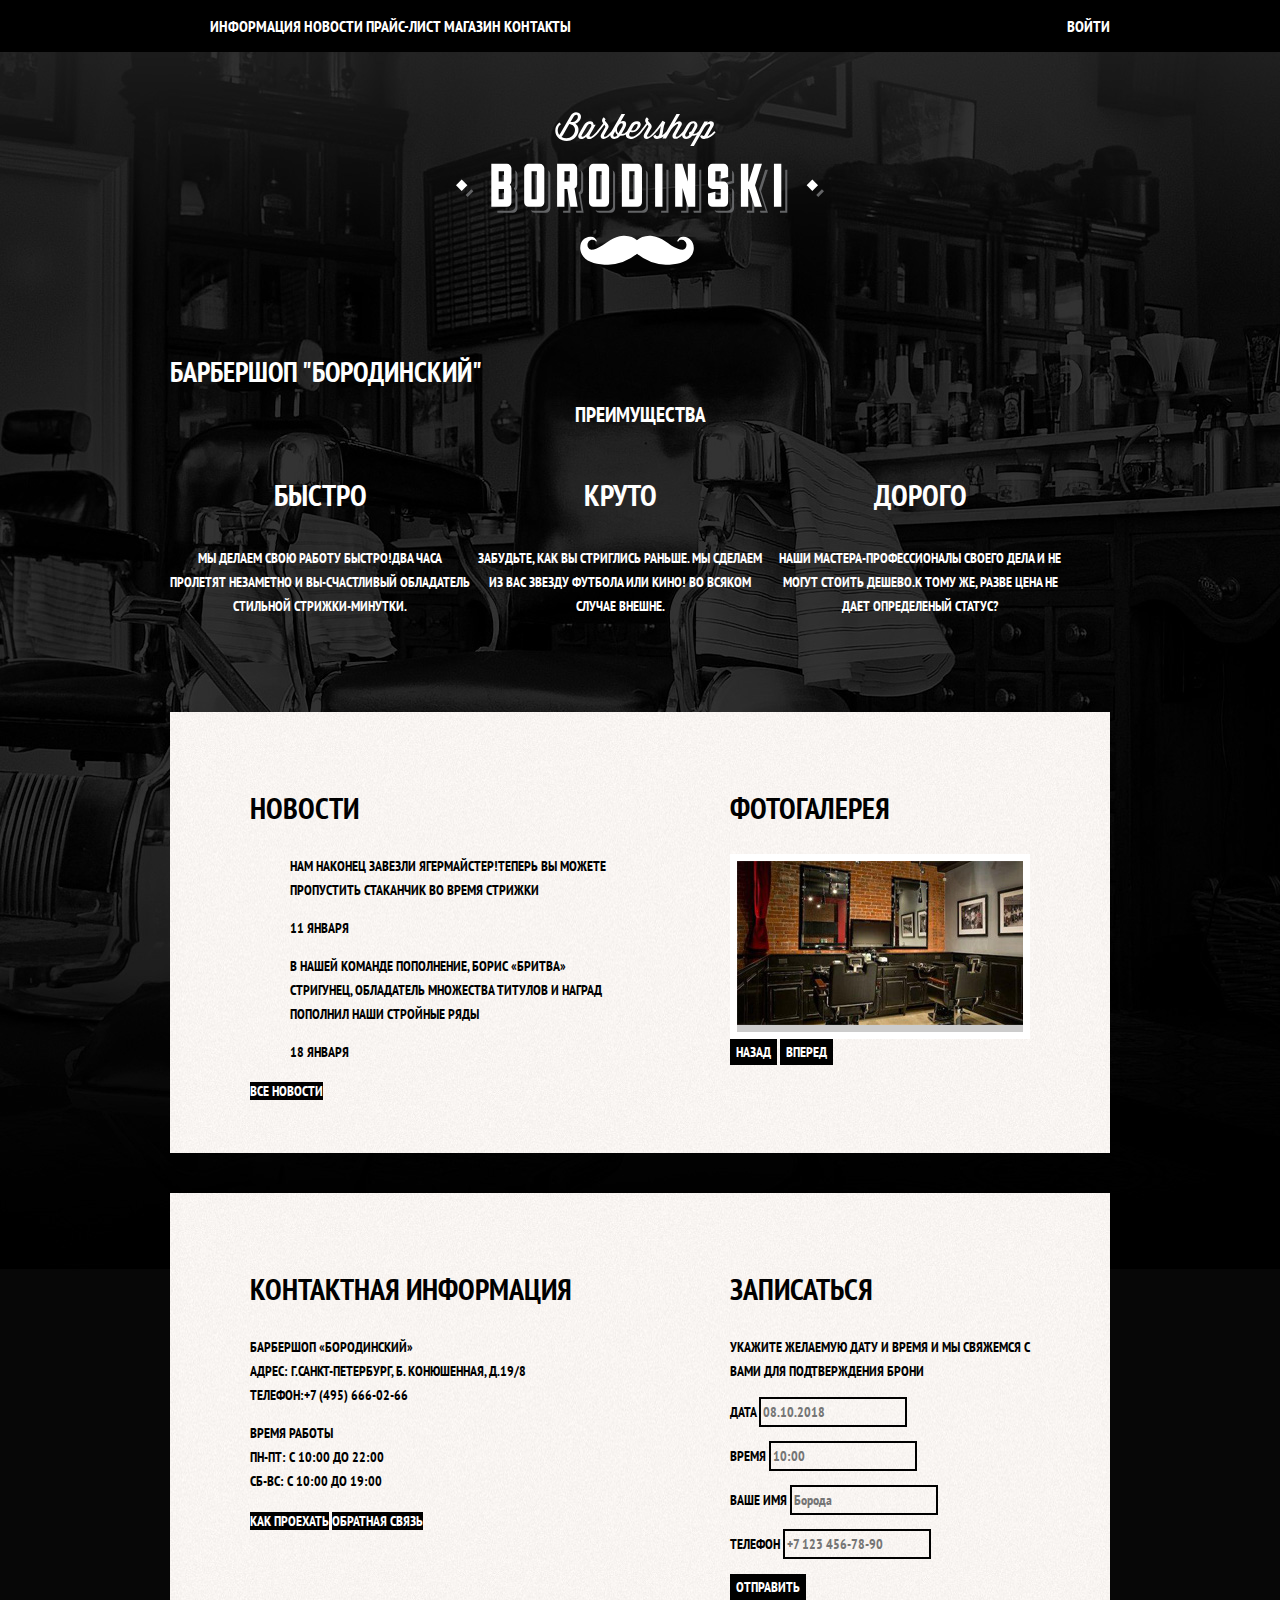
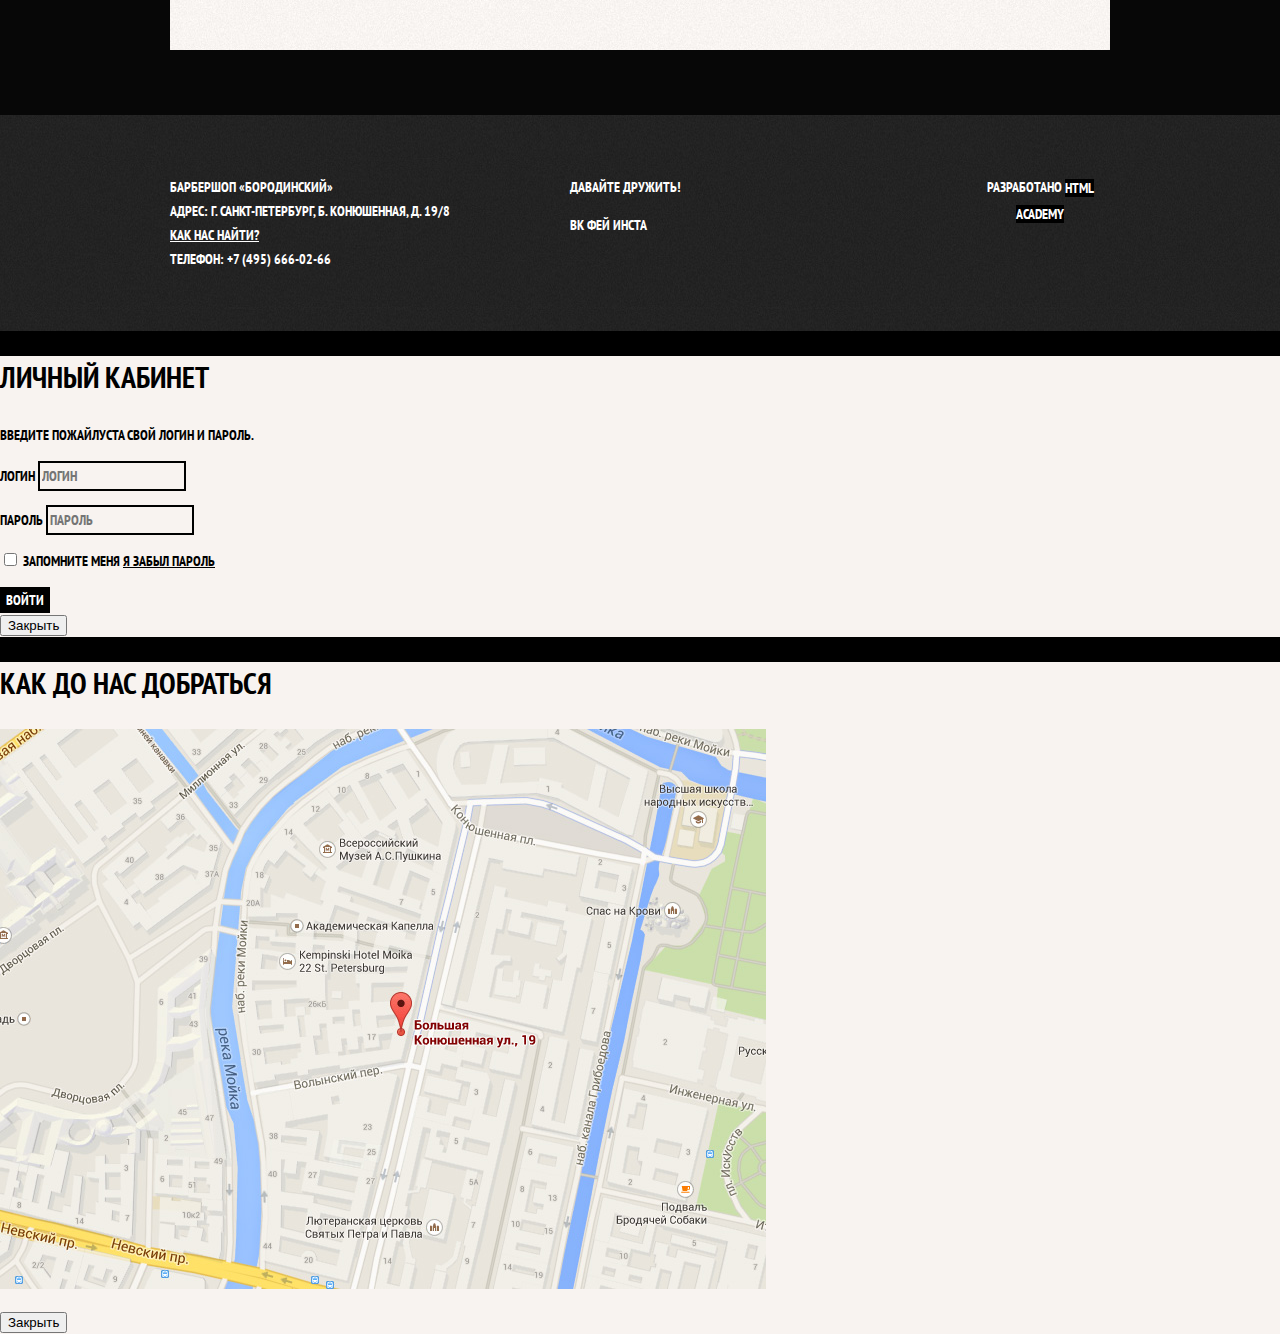
==== commit fce9d116: "Сетка" ====
--- a/index.html
+++ b/index.html
@@ -9,22 +9,26 @@
   </head>
   <body>
     <header class="main-header">
-      <nav class="main-navig">
-        <a class="main-header-logo">
+      <nav class="main-navigation">
+        <a class="main-header-logo" href="index.html">
           <img src="img/index-logo.svg" width="368" height="153" alt="Логотип барбершопа «Бородинский»">
         </a>
-        <ul class="site-navig">
-          <li><a href="info.html">Информация</a></li>
-          <li><a href="news.html">Новости</a></li>
-          <li><a href="price.html">Прайс-лист</a></li>
-          <li><a href="catalog.html">Магазин</a></li>
-          <li><a href="contacts.html">Контакты</a></li>
-        </ul>
-        <ul class="user-navig">
-          <li>
-            <a class="login-link" href="login.html">Войти</a>
-          </li>
-        </ul>
+        <div class="main-navigation-wrapper">
+          <div class="container">
+            <ul class="site-navigation">
+              <li><a href="info.html">Информация</a></li>
+              <li><a href="news.html">Новости</a></li>
+              <li><a href="price.html">Прайс-лист</a></li>
+              <li><a href="catalog.html">Магазин</a></li>
+              <li><a href="contacts.html">Контакты</a></li>
+            </ul>
+            <ul class="user-navigation">
+              <li>
+                <a class="login-link" href="login.html">Войти</a>
+              </li>
+            </ul>
+          </div>
+        </div>
       </nav>
     </header>
     <main class="container">
@@ -138,56 +142,58 @@
       </div>
     </main>
     <footer class="main-footer">
-      <p class="footer-cotacts">
-        Барбершоп «Бородинский»
-        <br>
-        Адрес: г. Санкт-Петербург, Б. Конюшенная, д. 19/8
-        <br>
-        <a href="map.html">Как нас найти?</a>
-        <br>
-        Телефон: +7 (495) 666-02-66
-      </p>
-      <div class="social-footer">
-        <b>Давайте дружить!</b>
-        <ul class="social-list">
-          <li><a class="social-button" href="#">Вконтакте</a></li>
-          <li><a class="social-button" href="#">Фейсбук</a></li>
-          <li><a class="social-button" href="#">Инстаграм</a></li>
-        </ul>
-      </div>
+      <div class="container">
+        <p class="footer-cotacts">
+          Барбершоп «Бородинский»
+          <br>
+          Адрес: г. Санкт-Петербург, Б. Конюшенная, д. 19/8
+          <br>
+          <a href="map.html">Как нас найти?</a>
+          <br>
+          Телефон: +7 (495) 666-02-66
+        </p>
+        <div class="social-footer">
+          <b>Давайте дружить!</b>
+          <ul class="social-list">
+            <li><a class="social-button" href="#">Вк</a></li>
+            <li><a class="social-button" href="#">Фей</a></li>
+            <li><a class="social-button" href="#">Инста</a></li>
+          </ul>
+        </div>
         <p class="footer-copyright">
           <b>Разработано</b>
           <a class="button" href="https://htmlacademy.ru">HTML Academy</a>
         </p>
-    </footer>
-    <section class="modal modal-login">
-      <h2>Личный кабинет</h2>
-      <p>Введите пожайлуста свой логин и пароль.</p>
-      <form class="login-form" action="https://htmlacademy.ru" method="post">
+      </footer>
+      <section class="modal modal-login">
+        <h2>Личный кабинет</h2>
+        <p>Введите пожайлуста свой логин и пароль.</p>
+        <form class="login-form" action="https://htmlacademy.ru" method="post">
+          <p>
+            <label for="user-login" class="visually-hidden">Логин</label>
+            <input type="text" class="login-icon-user" name="login" placeholder="Логин" id="user-login">
+          </p>
+          <p>
+            <label for="user-password" class="visually-hidden">Пароль</label>
+            <input type="password" class="login-icon-password" name="password" placeholder="Пароль" id="user-password">
+          </p>
+          <p class="login-password-info">
+            <input type="checkbox" name="remember" id="password-restore">
+            <label class="password-restore" for="password-restore">Запомните меня</label>
+            <a class="restore" href="#">Я забыл пароль</a>
+          </p>
+          <button type="submit" class="button">Войти</button>
+        </form>
+        <button class="modal-close" type="button">Закрыть</button>
+      </section>
+      <section class="modal modal-map">
+        <h2 class="visually-hidden">Как до нас добраться</h2>
         <p>
-          <label for="user-login" class="visually-hidden">Логин</label>
-          <input type="text" class="login-icon-user" name="login" placeholder="Логин" id="user-login">
+          <img src="img/map.jpg" alt="Барбершоп находится по адресу ул. Большая Конюшенная 19/8, Санкт-Петербург"
+            width="766" height="560">
         </p>
-        <p>
-          <label for="user-password" class="visually-hidden">Пароль</label>
-          <input type="password" class="login-icon-password" name="password" placeholder="Пароль" id="user-password">
-        </p>
-        <p class="login-password-info">
-          <input type="checkbox" name="remember" id="password-restore">
-          <label class="password-restore" for="password-restore">Запомните меня</label>
-          <a class="restore" href="#">Я забыл пароль</a>
-        </p>
-        <button type="submit" class="button">Войти</button>
-      </form>
-      <button class="modal-close" type="button">Закрыть</button>
-    </section>
-    <section class="modal modal-map">
-      <h2 class="visually-hidden">Как до нас добраться</h2>
-      <p>
-        <img src="img/map.jpg" alt="Барбершоп находится по адресу ул. Большая Конюшенная 19/8, Санкт-Петербург"
-          width="766" height="560">
-      </p>
-      <button class="modal-close">Закрыть</button>
-    </section>
+        <button class="modal-close">Закрыть</button>
+      </section>
+    </div>
   </body>
 </html>
--- a/css/style.css
+++ b/css/style.css
@@ -13,6 +13,7 @@
   background-repeat: no-repeat;
   background-position: top center;
 }
+
 .inner-page {
   color: #000000;
 
@@ -26,58 +27,153 @@
   text-decoration: none;
 }
 
-.main-navig{
+.main-header {
+  margin-bottom: 75px;
+}
+
+.main-navigation {
+  display: flex;
+  flex-direction: column;
+  align-items: center;
+  min-height: 285px;
+  padding: 0;
+  margin: 0;
   font-size: 16px;
   line-height: 20px;
   color: #ffffff;
 
   background-color: #000000;
-}
-.site-navig,
-.user-navig {
+  background-color: transparent;
+}
+
+.main-header-logo {
+
+  width: 368px;
+  height: 153px;
+  order: 2;
+}
+
+.main-navigation-wrapper {
+   width: 100%;
+   margin-bottom: 60px;
+   background-color: #000000;
+}
+
+.main-navigation-wrapper .container {
+  display: flex;
+  justify-content: space-between;
+}
+
+.container {
+  width: 940px;
+  margin: 0 auto;
+  padding: 0 10px;
+}
+
+.site-navigation {
+  width: 640px;
+}
+
+.site-navigation li {
+  display: inline;
+}
+
+.user-navigation {
+  width: 140;
+}
+
+.site-navigation,
+.user-navigation {
   list-style: none;
 }
-.site-navig a,
-.user-navig a {
-  color: #ffffff;
-}
-
-.site-navig a:hover,
-.site-navig a:focus,
-.user-navig a:hover,
-.user-navig a:focus {
+
+.site-navigation a,
+.user-navigation a {
+  color: #ffffff;
+}
+
+.site-navigation a:hover,
+.site-navigation a:focus,
+.user-navigation a:hover,
+.user-navigation a:focus {
   background-color: #242424;
 }
+
+.advantages {
+ margin: 0;
+ margin-bottom: 80px;
+ padding: 0;
+ min-height: 160px;
+ text-align: center;
+}
+
 .advantages-list {
+  display: flex;
+  padding-left: 0;
+  margin: 0;
   list-style: none;
 }
+
+.advantages-item {
+  width: 300px;
+  min-height: 170px;
+  justify-content: space-between;
+}
+
 .advantages-item h3 {
   font-size: 30px;
   line-height: 42px;
 }
+
 .index-columns {
-  color: #000000;
-
+  margin-bottom: 40px;
+  padding: 50px 80px;
+  color: #000000;
+  display: flex;
+  justify-content: space-between;
   background-color: #f7f4f1;
   background-image: url("../img/pattern-light.jpg");
   background-repeat: repeat;
   background-position: 0 0;
 }
+
 .index-columns h2 {
   font-size: 30px;
   line-height: 42px;
 }
+
 .news-list {
   list-style: none;
 }
-time {
-  text-transform: none;
+
+.news{
+  width: 380px;
+  min-height: 315px;
+}
+
+.photo-gallery {
+  width: 300px;
+  min-height: 315px;
 }
 
 .gallery-content {
+  padding: 0;
+  margin: 0;
   background-color: #cccccc;
   border: 7px solid #ffffff;
 }
+
+.contacts {
+  width: 380px;
+  min-height: 285px;
+
+}
+
+.appointment {
+  width: 300px;
+  min-height: 340px;
+}
+
 .button {
   font: inherit;
 
@@ -88,6 +184,7 @@
   text-transform: uppercase;
   border: none;
 }
+
 .button:hover,
 .button:focus,
 .button:active {
@@ -104,6 +201,8 @@
   border-color: #663d15;
 }
 .main-footer {
+  padding: 60px 0;
+  margin-top: 65px;
   color: #ffffff;
 
   background-color: #242424;
@@ -112,28 +211,51 @@
   background-repeat: repeat;
 }
 
+.main-footer .container {
+  display: flex;
+}
+
+.footer-cotacts {
+  margin: 0;
+  margin-right: 90px;
+  width: 310px;
+}
+
 .footer-cotacts a {
   color: #ffffff;
   text-decoration: underline;
 }
+
 .footer-cotacts a:hover,
 .footer-cotacts a:focus {
   text-decoration: none;
 }
 
 .social-footer {
+  margin: 0;
+  width: 140px;
+  }
+
+.social-footer ul {
+  padding: 0;
+  list-style: none;
+}
+
+.social-list li{
+  display: inline-block;
+}
+
+.social-button {
+  color: #ffffff;
+}
+
+.footer-copyright {
+  margin: 0;
+  margin-left: auto;
+  width: 140px;
   text-align: center;
 }
 
-.social-footer ul {
-  list-style: none;
-}
-.social-button {
-  color: #ffffff;
-}
-.footer-copyright {
-  text-align: center;
-}
 .footer-copyright .button:hover,
 .footer-copyright .button:focus {
   color: #000000;
